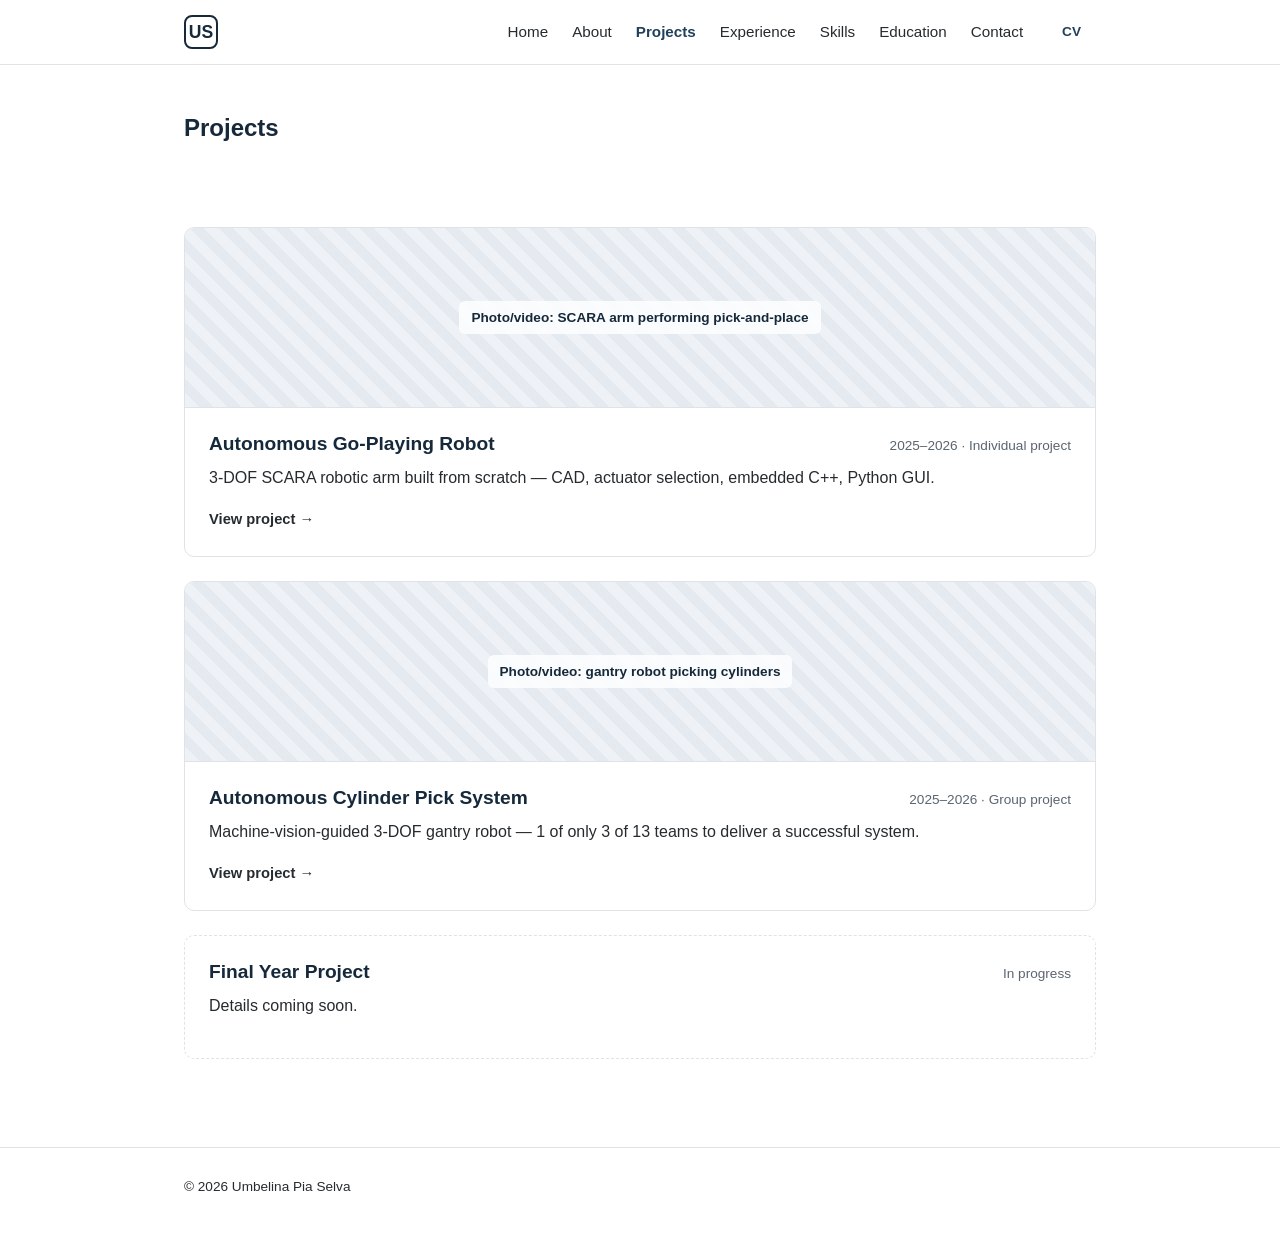
==== projects/index.html @ 93e80634 "Restructure into multi-page site; rewrite About Me from aspirations" ====
<!DOCTYPE html>
<html lang="en">
<head>
<meta charset="UTF-8">
<meta name="viewport" content="width=device-width, initial-scale=1.0">
<title>Projects — Umbelina Selva</title>
<meta name="description" content="Robotics projects by Umbelina Selva, including a SCARA arm and a machine-vision pick-and-place system.">
<link rel="icon" href="data:image/svg+xml,%3Csvg xmlns='http://www.w3.org/2000/svg' viewBox='0 0 64 64'%3E%3Crect width='64' height='64' rx='12' fill='%2322405C'/%3E%3Ctext x='32' y='42' font-family='Arial,Helvetica,sans-serif' font-size='28' font-weight='700' fill='white' text-anchor='middle'%3EUS%3C/text%3E%3C/svg%3E">
<link rel="stylesheet" href="../css/styles.css">
</head>
<body>

<a class="skip-link" href="#main">Skip to content</a>

<header class="site-header">
  <div class="container header-inner">
    <a class="logo" href="../index.html">US</a>
    <nav class="site-nav" id="site-nav">
      <a href="../index.html">Home</a>
      <a href="../about.html">About</a>
      <a href="index.html" aria-current="page">Projects</a>
      <a href="../experience.html">Experience</a>
      <a href="../skills.html">Skills</a>
      <a href="../education.html">Education</a>
      <a href="../contact.html">Contact</a>
      <a href="../assets/cv/Umbelina_Selva_CV.pdf" class="btn btn-small" target="_blank" rel="noopener">CV</a>
    </nav>
    <button class="nav-toggle" id="nav-toggle" aria-label="Toggle menu" aria-expanded="false" aria-controls="site-nav">
      <span></span><span></span><span></span>
    </button>
  </div>
</header>

<main id="main">

  <section class="page-hero">
    <div class="container">
      <h1>Projects</h1>
    </div>
  </section>

  <section class="section">
    <div class="container">

      <a class="card project-card" href="scara-arm.html" style="display:block; color:inherit;">
        <div class="media-placeholder" aria-hidden="true">
          <span>Photo/video: SCARA arm performing pick-and-place</span>
        </div>
        <div class="card-body">
          <div class="card-heading">
            <h3>Autonomous Go-Playing Robot</h3>
            <span class="meta">2025&ndash;2026 &middot; Individual project</span>
          </div>
          <p>3-DOF SCARA robotic arm built from scratch &mdash; CAD, actuator selection, embedded C++, Python GUI.</p>
          <span class="card-link">View project &rarr;</span>
        </div>
      </a>

      <a class="card project-card" href="cylinder-pick-system.html" style="display:block; color:inherit;">
        <div class="media-placeholder" aria-hidden="true">
          <span>Photo/video: gantry robot picking cylinders</span>
        </div>
        <div class="card-body">
          <div class="card-heading">
            <h3>Autonomous Cylinder Pick System</h3>
            <span class="meta">2025&ndash;2026 &middot; Group project</span>
          </div>
          <p>Machine-vision-guided 3-DOF gantry robot &mdash; 1 of only 3 of 13 teams to deliver a successful system.</p>
          <span class="card-link">View project &rarr;</span>
        </div>
      </a>

      <article class="card project-card project-card-upcoming">
        <div class="card-body">
          <div class="card-heading">
            <h3>Final Year Project</h3>
            <span class="meta">In progress</span>
          </div>
          <p>Details coming soon.</p>
        </div>
      </article>

    </div>
  </section>

</main>

<footer class="site-footer">
  <div class="container">
    <p>&copy; <span id="year"></span> Umbelina Pia Selva</p>
  </div>
</footer>

<script src="../js/main.js"></script>
</body>
</html>
---- css/styles.css ----
/* ==========================================================
   Tokens
   ========================================================== */
:root {
  --navy: #22405c;
  --navy-dark: #16293b;
  --navy-tint: #eef2f6;
  --text: #262b30;
  --muted: #5b6570;
  --border: #dfe3e7;
  --bg: #ffffff;
  --bg-alt: #f6f8fa;
  --radius: 10px;
  --max-width: 960px;
  --font: -apple-system, BlinkMacSystemFont, "Segoe UI", Roboto, Helvetica, Arial, sans-serif;
}

* { box-sizing: border-box; }

html { scroll-behavior: smooth; }

body {
  margin: 0;
  font-family: var(--font);
  color: var(--text);
  background: var(--bg);
  line-height: 1.6;
  -webkit-font-smoothing: antialiased;
}

h1, h2, h3 { line-height: 1.25; margin: 0 0 0.5em; color: var(--navy-dark); }

p { margin: 0 0 1em; color: var(--text); }

a { color: var(--navy); text-decoration: none; }
a:hover { text-decoration: underline; }

.container {
  max-width: var(--max-width);
  margin: 0 auto;
  padding: 0 24px;
}

.skip-link {
  position: absolute;
  left: -999px;
  top: 0;
  background: var(--navy);
  color: #fff;
  padding: 10px 16px;
  z-index: 100;
}
.skip-link:focus { left: 16px; top: 16px; }

/* ==========================================================
   Header / nav
   ========================================================== */
.site-header {
  position: sticky;
  top: 0;
  z-index: 50;
  background: rgba(255, 255, 255, 0.92);
  backdrop-filter: saturate(180%) blur(8px);
  border-bottom: 1px solid var(--border);
}

.header-inner {
  display: flex;
  align-items: center;
  justify-content: space-between;
  height: 64px;
}

.logo {
  font-weight: 700;
  font-size: 1.1rem;
  color: var(--navy-dark);
  border: 2px solid var(--navy-dark);
  border-radius: 8px;
  width: 34px;
  height: 34px;
  display: inline-flex;
  align-items: center;
  justify-content: center;
}
.logo:hover { text-decoration: none; background: var(--navy-tint); }

.site-nav {
  display: flex;
  align-items: center;
  gap: 24px;
}

.site-nav a:not(.btn) {
  color: var(--text);
  font-size: 0.95rem;
}
.site-nav a:not(.btn):hover { color: var(--navy); }

.nav-toggle {
  display: none;
  flex-direction: column;
  justify-content: center;
  gap: 5px;
  background: none;
  border: none;
  cursor: pointer;
  padding: 8px;
}
.nav-toggle span {
  width: 22px;
  height: 2px;
  background: var(--navy-dark);
  display: block;
}

/* ==========================================================
   Buttons
   ========================================================== */
.btn {
  display: inline-block;
  padding: 10px 18px;
  border-radius: 999px;
  font-size: 0.92rem;
  font-weight: 600;
  border: 1.5px solid transparent;
}
.btn:hover { text-decoration: none; }

.btn-primary {
  background: var(--navy);
  color: #fff;
}
.btn-primary:hover { background: var(--navy-dark); }

.btn-secondary {
  background: transparent;
  color: var(--navy-dark);
  border-color: var(--border);
}
.btn-secondary:hover { border-color: var(--navy); color: var(--navy); }

.btn-small {
  padding: 6px 14px;
  font-size: 0.85rem;
}

/* ==========================================================
   Hero
   ========================================================== */
.hero {
  padding: 96px 0 64px;
  background: linear-gradient(180deg, var(--navy-tint) 0%, #ffffff 100%);
}

.eyebrow {
  text-transform: uppercase;
  letter-spacing: 0.12em;
  font-size: 0.78rem;
  font-weight: 700;
  color: var(--navy);
  margin-bottom: 12px;
}

.hero h1 {
  font-size: clamp(2rem, 5vw, 2.75rem);
  margin-bottom: 0.3em;
}

.hero-title {
  color: var(--muted);
  font-size: 1.05rem;
  margin-bottom: 1.2em;
}

.hero-summary {
  max-width: 640px;
  font-size: 1.05rem;
  color: var(--text);
}

.hero-links {
  display: flex;
  flex-wrap: wrap;
  gap: 12px;
  margin-top: 1.5em;
}

/* ==========================================================
   Sections
   ========================================================== */
.section {
  padding: 64px 0;
}

.section-alt {
  background: var(--bg-alt);
}

.section-title {
  font-size: 1.6rem;
  margin-bottom: 0.9em;
  position: relative;
  padding-bottom: 12px;
}
.section-title::after {
  content: "";
  position: absolute;
  left: 0;
  bottom: 0;
  width: 48px;
  height: 3px;
  background: var(--navy);
  border-radius: 2px;
}

.draft-tag {
  display: inline-block;
  font-size: 0.75rem;
  font-weight: 700;
  letter-spacing: 0.04em;
  text-transform: uppercase;
  color: #8a5a00;
  background: #fff3cd;
  border: 1px solid #ffe08a;
  border-radius: 6px;
  padding: 3px 10px;
  margin-bottom: 14px;
}

.prose {
  max-width: 720px;
  font-size: 1.05rem;
}

.aspiration-list {
  list-style: none;
  margin: 20px 0 0;
  padding: 0;
  display: flex;
  flex-wrap: wrap;
  gap: 10px;
}
.aspiration-list li {
  background: var(--navy-tint);
  color: var(--navy-dark);
  font-weight: 600;
  font-size: 0.92rem;
  padding: 8px 14px;
  border-radius: 999px;
}

/* ==========================================================
   Nav "current page" state
   ========================================================== */
.site-nav a[aria-current="page"] {
  color: var(--navy);
  font-weight: 700;
}

/* ==========================================================
   Home page quicklink cards
   ========================================================== */
.nav-cards-grid {
  display: grid;
  grid-template-columns: repeat(auto-fit, minmax(220px, 1fr));
  gap: 20px;
  margin-top: 8px;
}
.nav-card {
  display: block;
  border: 1px solid var(--border);
  border-radius: var(--radius);
  padding: 22px;
  background: #fff;
  transition: border-color 0.15s, transform 0.15s;
}
.nav-card:hover {
  border-color: var(--navy);
  text-decoration: none;
  transform: translateY(-2px);
}
.nav-card h3 {
  margin: 0 0 6px;
  font-size: 1.05rem;
}
.nav-card p {
  margin: 0;
  color: var(--muted);
  font-size: 0.9rem;
}

/* ==========================================================
   Project detail pages
   ========================================================== */
.page-hero {
  padding: 48px 0 8px;
}
.back-link {
  display: inline-block;
  margin-bottom: 20px;
  font-weight: 600;
  font-size: 0.9rem;
}
.detail-section {
  margin-bottom: 40px;
}
.detail-section h2 {
  font-size: 1.25rem;
  margin-bottom: 0.6em;
}
.detail-section:first-of-type {
  margin-top: 0;
}

/* ==========================================================
   Cards / entries
   ========================================================== */
.card {
  background: #fff;
  border: 1px solid var(--border);
  border-radius: var(--radius);
  overflow: hidden;
  margin-bottom: 24px;
}

a.project-card:hover {
  text-decoration: none;
  border-color: var(--navy);
}
a.project-card:hover .card-link {
  text-decoration: underline;
}

.project-card-upcoming {
  border-style: dashed;
  background: transparent;
}
.project-card-upcoming .card-body { padding: 24px; }

.media-placeholder {
  background: repeating-linear-gradient(
    45deg, var(--navy-tint), var(--navy-tint) 10px, #e4eaf0 10px, #e4eaf0 20px
  );
  border-bottom: 1px solid var(--border);
  min-height: 180px;
  display: flex;
  align-items: center;
  justify-content: center;
  text-align: center;
  padding: 16px;
}
.media-placeholder span {
  font-size: 0.85rem;
  font-weight: 600;
  color: var(--navy-dark);
  background: rgba(255, 255, 255, 0.8);
  padding: 6px 12px;
  border-radius: 6px;
}

.card-body { padding: 24px; }

.card-heading {
  display: flex;
  flex-wrap: wrap;
  align-items: baseline;
  justify-content: space-between;
  gap: 4px 16px;
  margin-bottom: 8px;
}
.card-heading h3 { margin: 0; font-size: 1.2rem; }

.meta {
  color: var(--muted);
  font-size: 0.85rem;
  white-space: nowrap;
}

.card-link {
  font-weight: 600;
  font-size: 0.92rem;
}

.entry { margin-bottom: 32px; }
.entry-heading {
  display: flex;
  flex-wrap: wrap;
  justify-content: space-between;
  align-items: baseline;
  gap: 4px 16px;
  margin-bottom: 10px;
}
.entry-heading h3 { margin: 0; font-size: 1.15rem; }
.entry-org { color: var(--navy); margin: 2px 0 0; font-size: 0.95rem; }

.bullet-list {
  margin: 0;
  padding-left: 1.2em;
  color: var(--text);
}
.bullet-list li { margin-bottom: 0.5em; }

/* ==========================================================
   Tags
   ========================================================== */
.tags {
  display: flex;
  flex-wrap: wrap;
  gap: 8px;
  margin: 10px 0;
}
.tag {
  background: var(--navy-tint);
  color: var(--navy-dark);
  font-size: 0.82rem;
  font-weight: 600;
  padding: 5px 12px;
  border-radius: 999px;
}

/* ==========================================================
   Skills grid
   ========================================================== */
.skills-grid {
  display: grid;
  grid-template-columns: repeat(auto-fit, minmax(220px, 1fr));
  gap: 28px;
}
.skill-group h3 {
  font-size: 1rem;
  margin-bottom: 10px;
}

/* ==========================================================
   Footer
   ========================================================== */
.site-footer {
  border-top: 1px solid var(--border);
  padding: 28px 0;
  color: var(--muted);
  font-size: 0.85rem;
}

/* ==========================================================
   Responsive
   ========================================================== */
@media (max-width: 720px) {
  .nav-toggle { display: flex; }

  .site-nav {
    position: absolute;
    top: 64px;
    left: 0;
    right: 0;
    background: #fff;
    border-bottom: 1px solid var(--border);
    flex-direction: column;
    align-items: flex-start;
    gap: 0;
    padding: 8px 24px 16px;
    display: none;
  }
  .site-nav.open { display: flex; }
  .site-nav a:not(.btn) { padding: 10px 0; width: 100%; }
  .site-nav .btn { margin-top: 10px; }

  .hero { padding: 64px 0 48px; }
  .section { padding: 48px 0; }
}
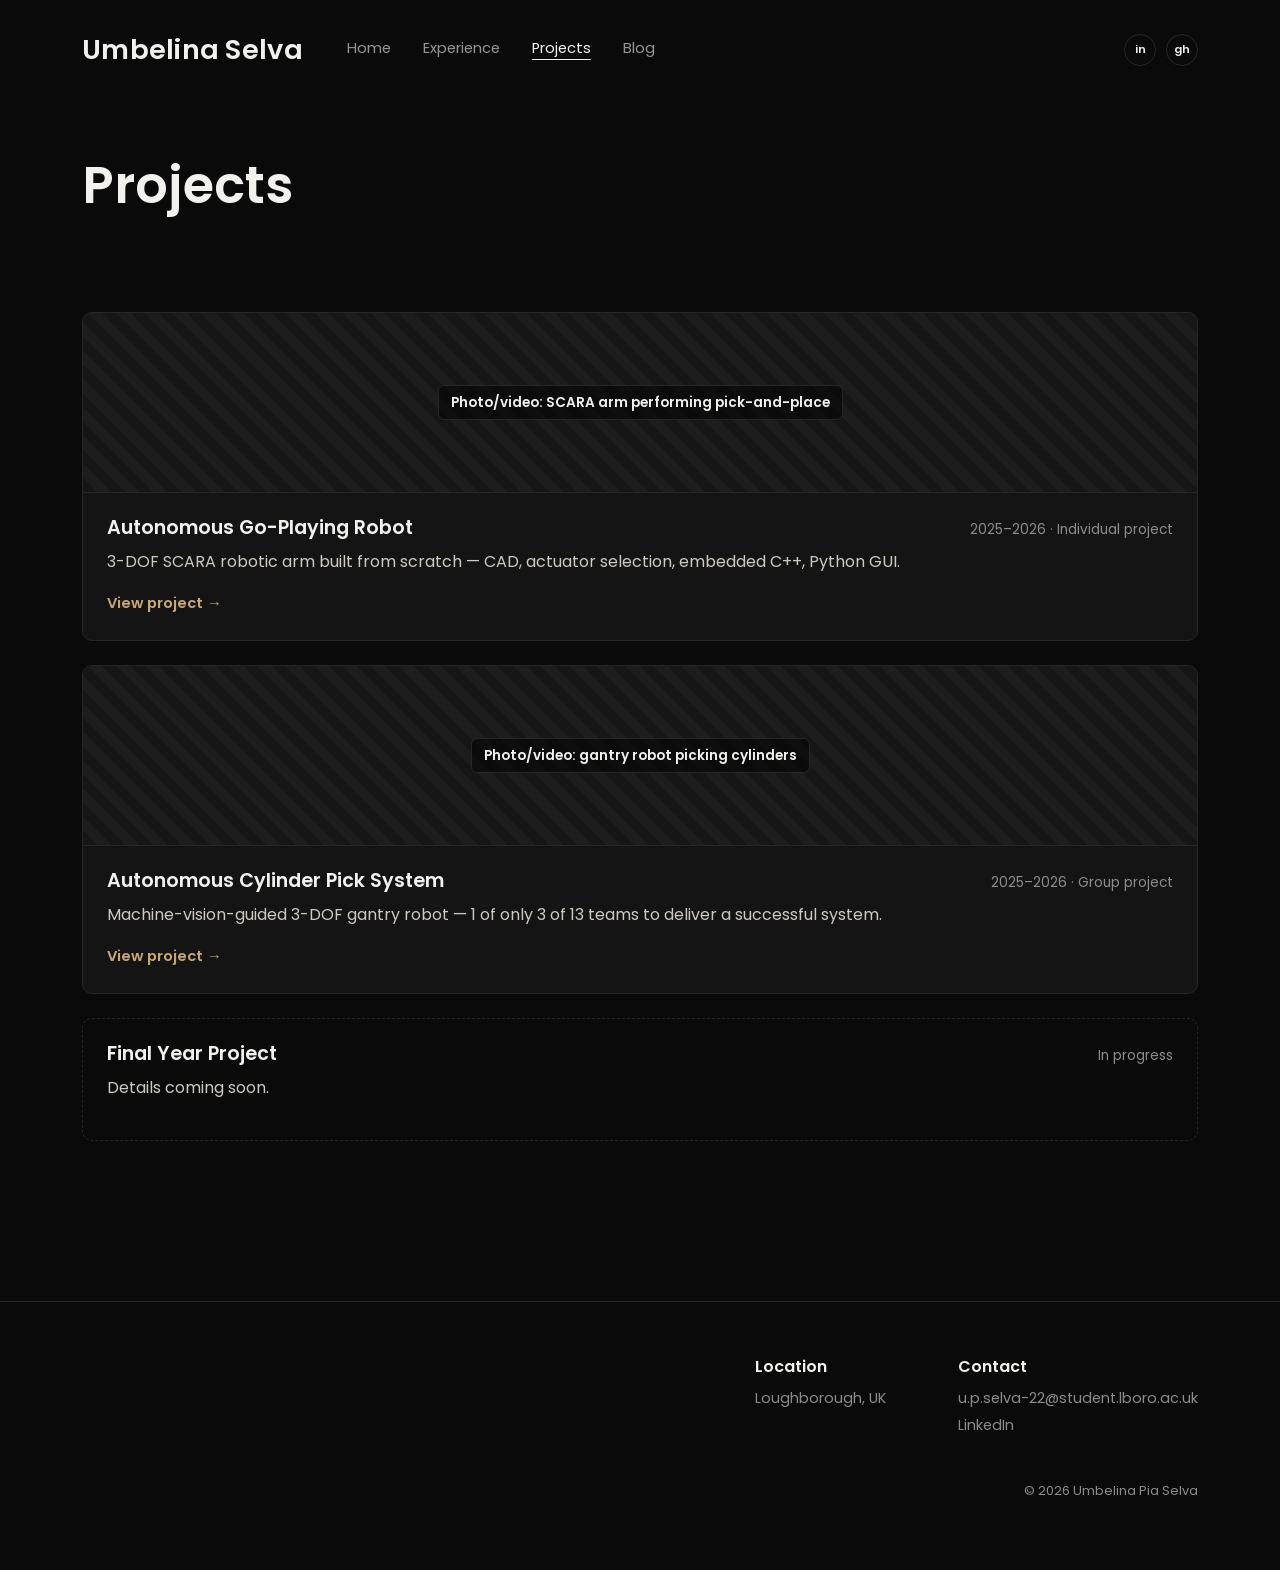
==== commit 1ee2b6d1: "Refine home layout: bigger name, lighter/shifted heading, wider text, single stretched Resume button" ====
--- a/projects/index.html
+++ b/projects/index.html
@@ -5,7 +5,10 @@
 <meta name="viewport" content="width=device-width, initial-scale=1.0">
 <title>Projects — Umbelina Selva</title>
 <meta name="description" content="Robotics projects by Umbelina Selva, including a SCARA arm and a machine-vision pick-and-place system.">
-<link rel="icon" href="data:image/svg+xml,%3Csvg xmlns='http://www.w3.org/2000/svg' viewBox='0 0 64 64'%3E%3Crect width='64' height='64' rx='12' fill='%2322405C'/%3E%3Ctext x='32' y='42' font-family='Arial,Helvetica,sans-serif' font-size='28' font-weight='700' fill='white' text-anchor='middle'%3EUS%3C/text%3E%3C/svg%3E">
+<link rel="icon" href="data:image/svg+xml,%3Csvg xmlns='http://www.w3.org/2000/svg' viewBox='0 0 64 64'%3E%3Crect width='64' height='64' rx='12' fill='%23c9a876'/%3E%3Ctext x='32' y='42' font-family='Arial,Helvetica,sans-serif' font-size='28' font-weight='700' fill='%230a0a0a' text-anchor='middle'%3EUS%3C/text%3E%3C/svg%3E">
+<link rel="preconnect" href="https://fonts.googleapis.com">
+<link rel="preconnect" href="https://fonts.gstatic.com" crossorigin>
+<link href="https://fonts.googleapis.com/css2?family=Poppins:wght@300;400;500;600;700&display=swap" rel="stylesheet">
 <link rel="stylesheet" href="../css/styles.css">
 </head>
 <body>
@@ -14,17 +17,19 @@
 
 <header class="site-header">
   <div class="container header-inner">
-    <a class="logo" href="../index.html">US</a>
-    <nav class="site-nav" id="site-nav">
-      <a href="../index.html">Home</a>
-      <a href="../about.html">About</a>
-      <a href="index.html" aria-current="page">Projects</a>
-      <a href="../experience.html">Experience</a>
-      <a href="../skills.html">Skills</a>
-      <a href="../education.html">Education</a>
-      <a href="../contact.html">Contact</a>
-      <a href="../assets/cv/Umbelina_Selva_CV.pdf" class="btn btn-small" target="_blank" rel="noopener">CV</a>
-    </nav>
+    <div class="nav-left">
+      <a class="logo" href="../index.html">Umbelina Selva</a>
+      <nav class="site-nav" id="site-nav">
+        <a href="../index.html">Home</a>
+        <a href="../experience.html">Experience</a>
+        <a href="index.html" aria-current="page">Projects</a>
+        <a href="../blog.html">Blog</a>
+      </nav>
+    </div>
+    <div class="social-icons">
+      <a class="social-icon" href="https://www.linkedin.com/in/umbelina-selva-4996ab295" target="_blank" rel="noopener" aria-label="LinkedIn">in</a>
+      <a class="social-icon" href="https://github.com/umbelinapia" target="_blank" rel="noopener" aria-label="GitHub">gh</a>
+    </div>
     <button class="nav-toggle" id="nav-toggle" aria-label="Toggle menu" aria-expanded="false" aria-controls="site-nav">
       <span></span><span></span><span></span>
     </button>
@@ -87,7 +92,18 @@
 
 <footer class="site-footer">
   <div class="container">
-    <p>&copy; <span id="year"></span> Umbelina Pia Selva</p>
+    <div class="footer-grid">
+      <div class="footer-col">
+        <h3>Location</h3>
+        <p>Loughborough, UK</p>
+      </div>
+      <div class="footer-col">
+        <h3>Contact</h3>
+        <p><a href="mailto:u.p.selva-22@student.lboro.ac.uk">u.p.selva-22@student.lboro.ac.uk</a></p>
+        <p><a href="https://www.linkedin.com/in/umbelina-selva-4996ab295" target="_blank" rel="noopener">LinkedIn</a></p>
+      </div>
+    </div>
+    <p class="footer-bottom">&copy; <span id="year"></span> Umbelina Pia Selva</p>
   </div>
 </footer>
 
--- a/css/styles.css
+++ b/css/styles.css
@@ -1,52 +1,67 @@
 /* ==========================================================
-   Tokens
+   Tokens — dark, minimal, warm-accent theme
+   (modeled on reference: portfolio format.png)
    ========================================================== */
 :root {
-  --navy: #22405c;
-  --navy-dark: #16293b;
-  --navy-tint: #eef2f6;
-  --text: #262b30;
-  --muted: #5b6570;
-  --border: #dfe3e7;
-  --bg: #ffffff;
-  --bg-alt: #f6f8fa;
+  --bg: #0a0a0a;
+  --bg-elevated: #141414;
+  --heading: #f2f1ee;
+  --body-text: #cfcac0;
+  --accent: #c9a876;
+  --accent-soft: rgba(201, 168, 118, 0.12);
+  --muted: #8c8c8c;
+  --border: #272727;
+  --pill-bg: #e9e7e2;
+  --pill-text: #141414;
   --radius: 10px;
-  --max-width: 960px;
-  --font: -apple-system, BlinkMacSystemFont, "Segoe UI", Roboto, Helvetica, Arial, sans-serif;
+  --max-width: 1180px;
+  --font: 'Poppins', -apple-system, BlinkMacSystemFont, "Segoe UI", sans-serif;
 }
 
 * { box-sizing: border-box; }
 
 html { scroll-behavior: smooth; }
+
+html, body { height: 100%; }
 
 body {
   margin: 0;
   font-family: var(--font);
-  color: var(--text);
+  color: var(--body-text);
   background: var(--bg);
   line-height: 1.6;
   -webkit-font-smoothing: antialiased;
 }
 
-h1, h2, h3 { line-height: 1.25; margin: 0 0 0.5em; color: var(--navy-dark); }
-
-p { margin: 0 0 1em; color: var(--text); }
-
-a { color: var(--navy); text-decoration: none; }
+/* Home page only: fit hero + footer in the viewport, no scroll needed */
+body.home-page {
+  display: flex;
+  flex-direction: column;
+  min-height: 100vh;
+}
+body.home-page .site-header { flex: 0 0 auto; }
+body.home-page main { flex: 1 1 auto; display: flex; min-height: 0; }
+body.home-page .site-footer { flex: 0 0 auto; margin-top: 0; padding: 20px 0 28px; }
+
+h1, h2, h3 { line-height: 1.15; margin: 0 0 0.5em; color: var(--heading); font-weight: 600; }
+
+p { margin: 0 0 1em; }
+
+a { color: var(--heading); text-decoration: none; }
 a:hover { text-decoration: underline; }
 
 .container {
   max-width: var(--max-width);
   margin: 0 auto;
-  padding: 0 24px;
+  padding: 0 32px;
 }
 
 .skip-link {
   position: absolute;
   left: -999px;
   top: 0;
-  background: var(--navy);
-  color: #fff;
+  background: var(--accent);
+  color: #141414;
   padding: 10px 16px;
   z-index: 100;
 }
@@ -56,46 +71,66 @@
    Header / nav
    ========================================================== */
 .site-header {
-  position: sticky;
-  top: 0;
-  z-index: 50;
-  background: rgba(255, 255, 255, 0.92);
-  backdrop-filter: saturate(180%) blur(8px);
-  border-bottom: 1px solid var(--border);
+  padding: 28px 0;
 }
 
 .header-inner {
   display: flex;
   align-items: center;
   justify-content: space-between;
-  height: 64px;
+}
+
+.nav-left {
+  display: flex;
+  align-items: center;
+  gap: 44px;
 }
 
 .logo {
-  font-weight: 700;
-  font-size: 1.1rem;
-  color: var(--navy-dark);
-  border: 2px solid var(--navy-dark);
-  border-radius: 8px;
-  width: 34px;
-  height: 34px;
+  font-weight: 600;
+  font-size: 1.7rem;
+  color: var(--heading);
+  letter-spacing: 0.01em;
+}
+.logo:hover { text-decoration: none; opacity: 0.85; }
+
+.site-nav {
+  display: flex;
+  align-items: center;
+  gap: 32px;
+}
+
+.site-nav a:not(.btn) {
+  color: rgba(242, 241, 238, 0.6);
+  font-size: 0.92rem;
+  font-weight: 400;
+  padding-bottom: 2px;
+}
+.site-nav a:not(.btn):hover { color: var(--heading); text-decoration: none; }
+.site-nav a[aria-current="page"] {
+  color: var(--heading);
+  text-decoration: underline;
+  text-underline-offset: 6px;
+}
+
+.social-icons {
+  display: flex;
+  gap: 10px;
+}
+.social-icon {
+  width: 32px;
+  height: 32px;
+  border: 1px solid var(--border);
+  border-radius: 999px;
   display: inline-flex;
   align-items: center;
   justify-content: center;
-}
-.logo:hover { text-decoration: none; background: var(--navy-tint); }
-
-.site-nav {
-  display: flex;
-  align-items: center;
-  gap: 24px;
-}
-
-.site-nav a:not(.btn) {
-  color: var(--text);
-  font-size: 0.95rem;
-}
-.site-nav a:not(.btn):hover { color: var(--navy); }
+  font-size: 0.7rem;
+  font-weight: 600;
+  color: var(--heading);
+  text-transform: lowercase;
+}
+.social-icon:hover { border-color: var(--accent); text-decoration: none; color: var(--accent); }
 
 .nav-toggle {
   display: none;
@@ -110,7 +145,7 @@
 .nav-toggle span {
   width: 22px;
   height: 2px;
-  background: var(--navy-dark);
+  background: var(--heading);
   display: block;
 }
 
@@ -119,87 +154,104 @@
    ========================================================== */
 .btn {
   display: inline-block;
-  padding: 10px 18px;
-  border-radius: 999px;
-  font-size: 0.92rem;
+  padding: 14px 28px;
+  border-radius: var(--radius);
+  font-size: 0.95rem;
   font-weight: 600;
   border: 1.5px solid transparent;
+  text-align: center;
 }
 .btn:hover { text-decoration: none; }
 
 .btn-primary {
-  background: var(--navy);
-  color: #fff;
-}
-.btn-primary:hover { background: var(--navy-dark); }
+  background: var(--pill-bg);
+  color: var(--pill-text);
+}
+.btn-primary:hover { background: #fff; }
 
 .btn-secondary {
   background: transparent;
-  color: var(--navy-dark);
+  color: var(--heading);
   border-color: var(--border);
 }
-.btn-secondary:hover { border-color: var(--navy); color: var(--navy); }
+.btn-secondary:hover { border-color: var(--accent); color: var(--accent); }
 
 .btn-small {
-  padding: 6px 14px;
+  padding: 8px 18px;
   font-size: 0.85rem;
 }
 
-/* ==========================================================
-   Hero
+.btn-stack {
+  display: flex;
+  flex-direction: column;
+  gap: 12px;
+  width: fit-content;
+}
+
+/* ==========================================================
+   Hero (Home)
    ========================================================== */
 .hero {
-  padding: 96px 0 64px;
-  background: linear-gradient(180deg, var(--navy-tint) 0%, #ffffff 100%);
-}
-
-.eyebrow {
-  text-transform: uppercase;
-  letter-spacing: 0.12em;
-  font-size: 0.78rem;
-  font-weight: 700;
-  color: var(--navy);
-  margin-bottom: 12px;
-}
-
-.hero h1 {
-  font-size: clamp(2rem, 5vw, 2.75rem);
-  margin-bottom: 0.3em;
-}
-
-.hero-title {
-  color: var(--muted);
-  font-size: 1.05rem;
-  margin-bottom: 1.2em;
+  flex: 1 1 auto;
+  display: flex;
+  align-items: center;
+  padding: 24px 0;
+}
+
+.hero-grid {
+  display: grid;
+  grid-template-columns: 0.9fr 1.1fr;
+  gap: 40px;
+  align-items: start;
+  width: 100%;
+}
+
+.hero-heading {
+  font-size: clamp(2.4rem, 5.5vw, 4.2rem);
+  font-weight: 400;
+  align-self: center;
+  margin: 0 0 0 -6px;
+}
+
+.hero-content {
+  padding-top: 8px;
 }
 
 .hero-summary {
+  color: var(--accent);
+  font-size: 1rem;
   max-width: 640px;
-  font-size: 1.05rem;
-  color: var(--text);
-}
-
-.hero-links {
-  display: flex;
-  flex-wrap: wrap;
-  gap: 12px;
-  margin-top: 1.5em;
+  line-height: 1.7;
+}
+
+.hero-content .btn-stack {
+  margin-top: 32px;
+}
+
+.hero-content .btn-stack .btn {
+  min-width: 300px;
+}
+
+/* ==========================================================
+   Page hero (non-home pages)
+   ========================================================== */
+.page-hero {
+  padding: 56px 0 16px;
+}
+.page-hero h1 {
+  font-size: clamp(2.2rem, 5vw, 3.2rem);
 }
 
 /* ==========================================================
    Sections
    ========================================================== */
 .section {
-  padding: 64px 0;
-}
-
-.section-alt {
-  background: var(--bg-alt);
+  padding: 56px 0;
 }
 
 .section-title {
-  font-size: 1.6rem;
-  margin-bottom: 0.9em;
+  font-size: 1.5rem;
+  margin-bottom: 1em;
   position: relative;
   padding-bottom: 12px;
 }
@@ -208,116 +260,23 @@
   position: absolute;
   left: 0;
   bottom: 0;
-  width: 48px;
-  height: 3px;
-  background: var(--navy);
+  width: 44px;
+  height: 2px;
+  background: var(--accent);
   border-radius: 2px;
 }
 
-.draft-tag {
-  display: inline-block;
-  font-size: 0.75rem;
-  font-weight: 700;
-  letter-spacing: 0.04em;
-  text-transform: uppercase;
-  color: #8a5a00;
-  background: #fff3cd;
-  border: 1px solid #ffe08a;
-  border-radius: 6px;
-  padding: 3px 10px;
-  margin-bottom: 14px;
-}
-
 .prose {
-  max-width: 720px;
-  font-size: 1.05rem;
-}
-
-.aspiration-list {
-  list-style: none;
-  margin: 20px 0 0;
-  padding: 0;
-  display: flex;
-  flex-wrap: wrap;
-  gap: 10px;
-}
-.aspiration-list li {
-  background: var(--navy-tint);
-  color: var(--navy-dark);
-  font-weight: 600;
-  font-size: 0.92rem;
-  padding: 8px 14px;
-  border-radius: 999px;
-}
-
-/* ==========================================================
-   Nav "current page" state
-   ========================================================== */
-.site-nav a[aria-current="page"] {
-  color: var(--navy);
-  font-weight: 700;
-}
-
-/* ==========================================================
-   Home page quicklink cards
-   ========================================================== */
-.nav-cards-grid {
-  display: grid;
-  grid-template-columns: repeat(auto-fit, minmax(220px, 1fr));
-  gap: 20px;
-  margin-top: 8px;
-}
-.nav-card {
-  display: block;
-  border: 1px solid var(--border);
-  border-radius: var(--radius);
-  padding: 22px;
-  background: #fff;
-  transition: border-color 0.15s, transform 0.15s;
-}
-.nav-card:hover {
-  border-color: var(--navy);
-  text-decoration: none;
-  transform: translateY(-2px);
-}
-.nav-card h3 {
-  margin: 0 0 6px;
-  font-size: 1.05rem;
-}
-.nav-card p {
-  margin: 0;
-  color: var(--muted);
-  font-size: 0.9rem;
-}
-
-/* ==========================================================
-   Project detail pages
-   ========================================================== */
-.page-hero {
-  padding: 48px 0 8px;
-}
-.back-link {
-  display: inline-block;
-  margin-bottom: 20px;
-  font-weight: 600;
-  font-size: 0.9rem;
-}
-.detail-section {
-  margin-bottom: 40px;
-}
-.detail-section h2 {
-  font-size: 1.25rem;
-  margin-bottom: 0.6em;
-}
-.detail-section:first-of-type {
-  margin-top: 0;
+  max-width: 680px;
+  font-size: 1.02rem;
+  color: var(--body-text);
 }
 
 /* ==========================================================
    Cards / entries
    ========================================================== */
 .card {
-  background: #fff;
+  background: var(--bg-elevated);
   border: 1px solid var(--border);
   border-radius: var(--radius);
   overflow: hidden;
@@ -326,7 +285,7 @@
 
 a.project-card:hover {
   text-decoration: none;
-  border-color: var(--navy);
+  border-color: var(--accent);
 }
 a.project-card:hover .card-link {
   text-decoration: underline;
@@ -340,7 +299,7 @@
 
 .media-placeholder {
   background: repeating-linear-gradient(
-    45deg, var(--navy-tint), var(--navy-tint) 10px, #e4eaf0 10px, #e4eaf0 20px
+    45deg, #161616, #161616 10px, #1d1d1d 10px, #1d1d1d 20px
   );
   border-bottom: 1px solid var(--border);
   min-height: 180px;
@@ -353,8 +312,9 @@
 .media-placeholder span {
   font-size: 0.85rem;
   font-weight: 600;
-  color: var(--navy-dark);
-  background: rgba(255, 255, 255, 0.8);
+  color: var(--heading);
+  background: rgba(0, 0, 0, 0.5);
+  border: 1px solid var(--border);
   padding: 6px 12px;
   border-radius: 6px;
 }
@@ -380,6 +340,7 @@
 .card-link {
   font-weight: 600;
   font-size: 0.92rem;
+  color: var(--accent);
 }
 
 .entry { margin-bottom: 32px; }
@@ -392,12 +353,12 @@
   margin-bottom: 10px;
 }
 .entry-heading h3 { margin: 0; font-size: 1.15rem; }
-.entry-org { color: var(--navy); margin: 2px 0 0; font-size: 0.95rem; }
+.entry-org { color: var(--accent); margin: 2px 0 0; font-size: 0.95rem; }
 
 .bullet-list {
   margin: 0;
   padding-left: 1.2em;
-  color: var(--text);
+  color: var(--body-text);
 }
 .bullet-list li { margin-bottom: 0.5em; }
 
@@ -411,12 +372,13 @@
   margin: 10px 0;
 }
 .tag {
-  background: var(--navy-tint);
-  color: var(--navy-dark);
+  background: var(--accent-soft);
+  color: var(--accent);
   font-size: 0.82rem;
   font-weight: 600;
   padding: 5px 12px;
   border-radius: 999px;
+  border: 1px solid rgba(201, 168, 118, 0.25);
 }
 
 /* ==========================================================
@@ -433,38 +395,90 @@
 }
 
 /* ==========================================================
+   Back link / detail sections
+   ========================================================== */
+.back-link {
+  display: inline-block;
+  margin-bottom: 20px;
+  font-weight: 600;
+  font-size: 0.9rem;
+  color: var(--accent);
+}
+.detail-section {
+  margin-bottom: 40px;
+}
+.detail-section h2 {
+  font-size: 1.25rem;
+  margin-bottom: 0.6em;
+}
+.detail-section:first-of-type {
+  margin-top: 0;
+}
+
+/* ==========================================================
    Footer
    ========================================================== */
 .site-footer {
   border-top: 1px solid var(--border);
-  padding: 28px 0;
+  margin-top: 80px;
+  padding: 56px 0;
+}
+.footer-grid {
+  display: flex;
+  justify-content: flex-end;
+  gap: 72px;
+  flex-wrap: wrap;
+}
+.footer-col h3 {
+  font-size: 1rem;
+  margin-bottom: 10px;
+}
+.footer-col p {
   color: var(--muted);
-  font-size: 0.85rem;
+  font-size: 0.9rem;
+  margin: 0 0 4px;
+}
+.footer-col a { color: var(--muted); }
+.footer-col a:hover { color: var(--accent); }
+.footer-bottom {
+  text-align: right;
+  margin-top: 40px;
+  color: var(--muted);
+  font-size: 0.8rem;
 }
 
 /* ==========================================================
    Responsive
    ========================================================== */
+@media (max-width: 900px) {
+  .hero-grid {
+    grid-template-columns: 1fr;
+  }
+  .hero { padding: 16px 0 40px; }
+  .footer-grid { justify-content: flex-start; gap: 40px; }
+  .footer-bottom { text-align: left; }
+}
+
 @media (max-width: 720px) {
   .nav-toggle { display: flex; }
 
   .site-nav {
     position: absolute;
-    top: 64px;
+    top: 76px;
     left: 0;
     right: 0;
-    background: #fff;
+    background: var(--bg);
     border-bottom: 1px solid var(--border);
     flex-direction: column;
     align-items: flex-start;
     gap: 0;
-    padding: 8px 24px 16px;
+    padding: 8px 32px 16px;
     display: none;
+    z-index: 40;
   }
   .site-nav.open { display: flex; }
   .site-nav a:not(.btn) { padding: 10px 0; width: 100%; }
   .site-nav .btn { margin-top: 10px; }
 
-  .hero { padding: 64px 0 48px; }
-  .section { padding: 48px 0; }
-}
+  .section { padding: 40px 0; }
+}
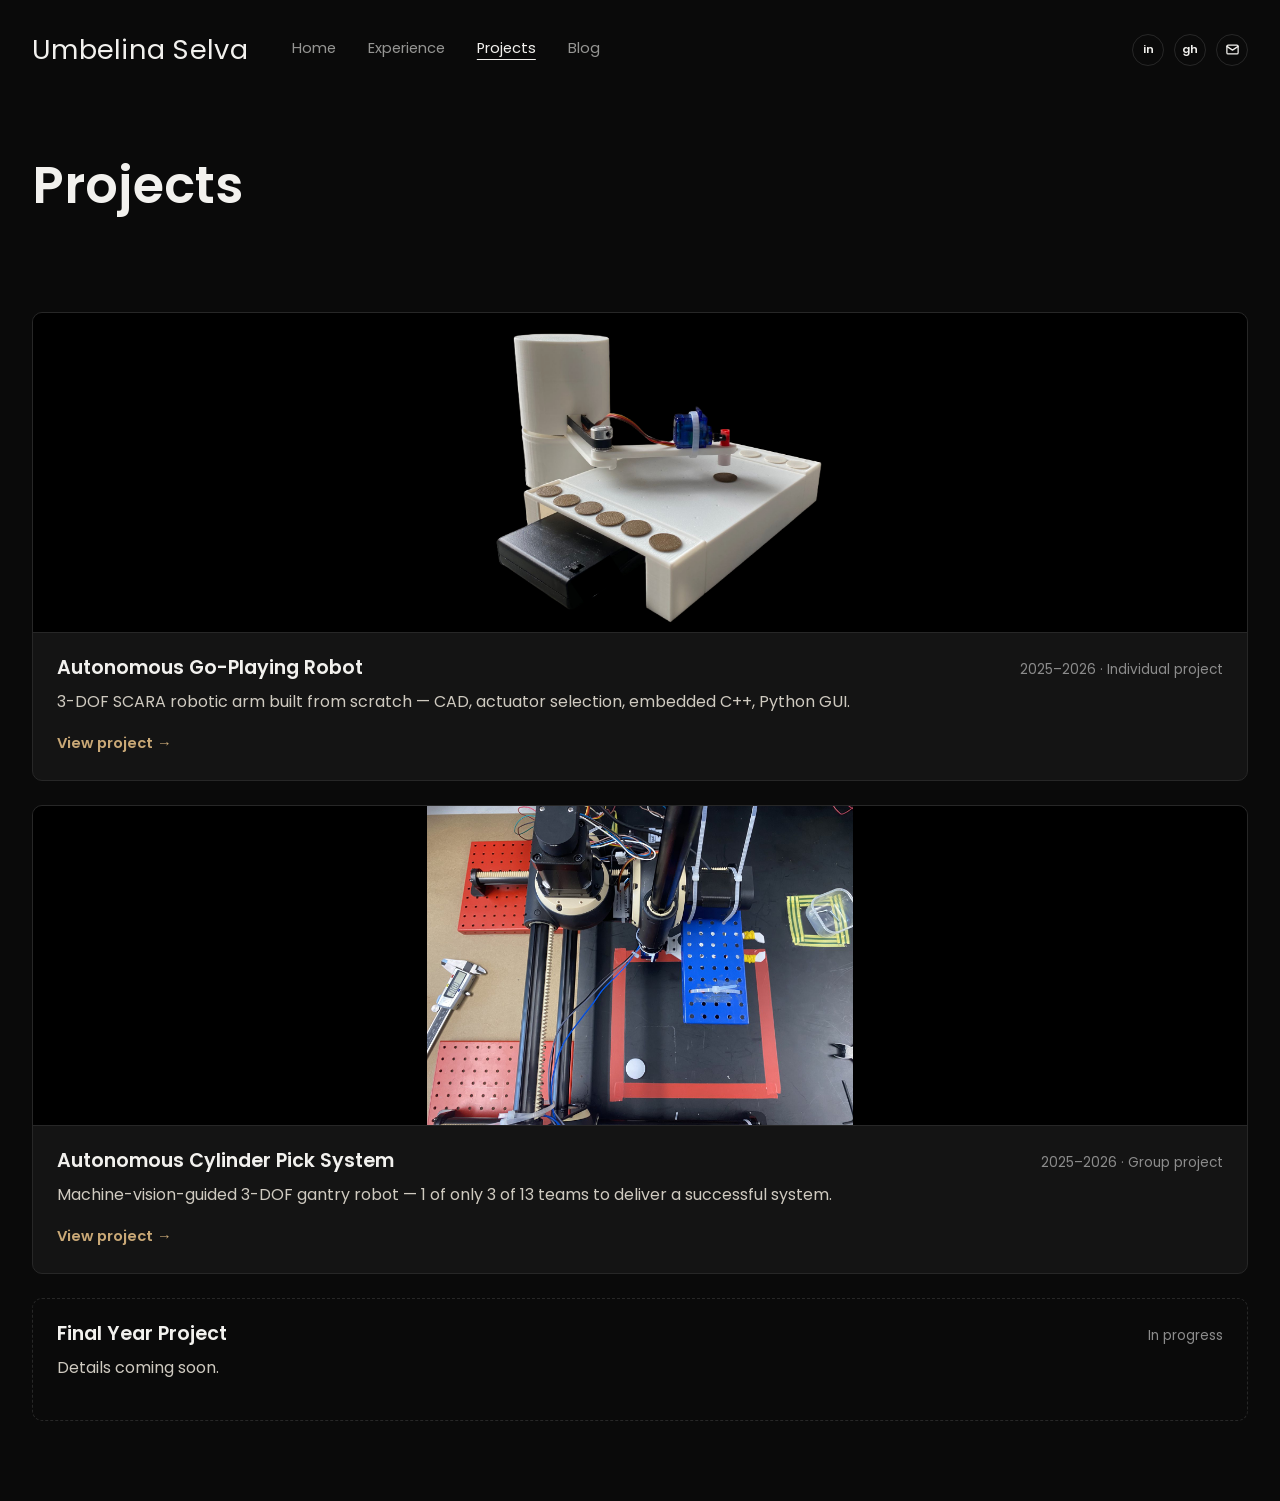
==== commit 9875fb13: "Update portfolio: project images, report/poster links, home page sections - Add project images, gall" ====
--- a/projects/index.html
+++ b/projects/index.html
@@ -29,6 +29,7 @@
     <div class="social-icons">
       <a class="social-icon" href="https://www.linkedin.com/in/umbelina-selva-4996ab295" target="_blank" rel="noopener" aria-label="LinkedIn">in</a>
       <a class="social-icon" href="https://github.com/umbelinapia" target="_blank" rel="noopener" aria-label="GitHub">gh</a>
+      <a class="social-icon" href="mailto:u.p.selva-22@student.lboro.ac.uk" aria-label="Email"><svg width="15" height="15" viewBox="0 0 24 24" fill="none" stroke="currentColor" stroke-width="2" stroke-linecap="round" stroke-linejoin="round" aria-hidden="true"><rect x="3" y="5" width="18" height="14" rx="2"/><path d="m3 7 9 6 9-6"/></svg></a>
     </div>
     <button class="nav-toggle" id="nav-toggle" aria-label="Toggle menu" aria-expanded="false" aria-controls="site-nav">
       <span></span><span></span><span></span>
@@ -48,8 +49,8 @@
     <div class="container">
 
       <a class="card project-card" href="scara-arm.html" style="display:block; color:inherit;">
-        <div class="media-placeholder" aria-hidden="true">
-          <span>Photo/video: SCARA arm performing pick-and-place</span>
+        <div class="card-media">
+          <img src="../assets/img/go-robot/robot_isometric_view.png" alt="3-DOF SCARA robotic arm above a white Go board with stones on either side" loading="lazy">
         </div>
         <div class="card-body">
           <div class="card-heading">
@@ -62,8 +63,8 @@
       </a>
 
       <a class="card project-card" href="cylinder-pick-system.html" style="display:block; color:inherit;">
-        <div class="media-placeholder" aria-hidden="true">
-          <span>Photo/video: gantry robot picking cylinders</span>
+        <div class="card-media">
+          <img src="../assets/img/cylinder-pick/build-07.jpg" alt="Top-down view of the 3-DOF gantry robot above the pick workspace marked with red tape" loading="lazy">
         </div>
         <div class="card-body">
           <div class="card-heading">
@@ -90,23 +91,6 @@
 
 </main>
 
-<footer class="site-footer">
-  <div class="container">
-    <div class="footer-grid">
-      <div class="footer-col">
-        <h3>Location</h3>
-        <p>Loughborough, UK</p>
-      </div>
-      <div class="footer-col">
-        <h3>Contact</h3>
-        <p><a href="mailto:u.p.selva-22@student.lboro.ac.uk">u.p.selva-22@student.lboro.ac.uk</a></p>
-        <p><a href="https://www.linkedin.com/in/umbelina-selva-4996ab295" target="_blank" rel="noopener">LinkedIn</a></p>
-      </div>
-    </div>
-    <p class="footer-bottom">&copy; <span id="year"></span> Umbelina Pia Selva</p>
-  </div>
-</footer>
-
 <script src="../js/main.js"></script>
 </body>
 </html>
--- a/css/styles.css
+++ b/css/styles.css
@@ -14,7 +14,7 @@
   --pill-bg: #e9e7e2;
   --pill-text: #141414;
   --radius: 10px;
-  --max-width: 1180px;
+  --max-width: 1600px;
   --font: 'Poppins', -apple-system, BlinkMacSystemFont, "Segoe UI", sans-serif;
 }
 
@@ -32,16 +32,6 @@
   line-height: 1.6;
   -webkit-font-smoothing: antialiased;
 }
-
-/* Home page only: fit hero + footer in the viewport, no scroll needed */
-body.home-page {
-  display: flex;
-  flex-direction: column;
-  min-height: 100vh;
-}
-body.home-page .site-header { flex: 0 0 auto; }
-body.home-page main { flex: 1 1 auto; display: flex; min-height: 0; }
-body.home-page .site-footer { flex: 0 0 auto; margin-top: 0; padding: 20px 0 28px; }
 
 h1, h2, h3 { line-height: 1.15; margin: 0 0 0.5em; color: var(--heading); font-weight: 600; }
 
@@ -87,7 +77,7 @@
 }
 
 .logo {
-  font-weight: 600;
+  font-weight: 400;
   font-size: 1.7rem;
   color: var(--heading);
   letter-spacing: 0.01em;
@@ -194,7 +184,7 @@
 .hero {
   flex: 1 1 auto;
   display: flex;
-  align-items: center;
+  align-items: flex-start;
   padding: 24px 0;
 }
 
@@ -209,7 +199,7 @@
 .hero-heading {
   font-size: clamp(2.4rem, 5.5vw, 4.2rem);
   font-weight: 400;
-  align-self: center;
+  align-self: start;
   margin: 0 0 0 -6px;
 }
 
@@ -222,14 +212,109 @@
   font-size: 1rem;
   max-width: 640px;
   line-height: 1.7;
-}
-
-.hero-content .btn-stack {
+  text-align: justify;
+  text-justify: inter-word;
+}
+
+.hero-left .btn-stack {
   margin-top: 32px;
 }
 
-.hero-content .btn-stack .btn {
+.hero-left .btn-stack .btn {
   min-width: 300px;
+}
+
+.about-details {
+  display: grid;
+  grid-template-columns: 1fr 1fr;
+  gap: 28px;
+  margin-top: 32px;
+  max-width: 640px;
+}
+
+/* ==========================================================
+   Project images
+   ========================================================== */
+.card-media,
+.project-hero-img {
+  background: #000;
+  border-bottom: 1px solid var(--border);
+}
+.card-media img,
+.project-hero-img img {
+  display: block;
+  width: 100%;
+  height: 100%;
+  object-fit: contain;
+}
+.card-media { height: 320px; }
+.project-hero-img {
+  height: 480px;
+  margin-bottom: 32px;
+  border: 1px solid var(--border);
+  border-radius: var(--radius);
+  overflow: hidden;
+}
+.media-light,
+.gallery img.media-light { background: #eceef3; }
+
+/* Language level bars */
+.lang-list {
+  display: flex;
+  flex-direction: column;
+  gap: 14px;
+  margin-top: 12px;
+}
+.lang-head {
+  display: flex;
+  justify-content: space-between;
+  font-size: 0.85rem;
+  margin-bottom: 6px;
+  color: var(--body-text);
+}
+.lang-head span:last-child { color: var(--accent); font-weight: 600; }
+.bar {
+  height: 8px;
+  background: var(--accent-soft);
+  border: 1px solid rgba(201, 168, 118, 0.25);
+  border-radius: 999px;
+  overflow: hidden;
+}
+.bar-fill {
+  height: 100%;
+  background: var(--accent);
+  border-radius: 999px;
+}
+
+.gallery {
+  display: grid;
+  grid-template-columns: repeat(auto-fit, minmax(280px, 1fr));
+  gap: 20px;
+}
+.gallery figure {
+  margin: 0;
+  background: var(--bg-elevated);
+  border: 1px solid var(--border);
+  border-radius: var(--radius);
+  overflow: hidden;
+}
+.gallery img {
+  display: block;
+  width: 100%;
+  aspect-ratio: 4 / 3;
+  object-fit: contain;
+  background: #000;
+}
+.gallery figcaption {
+  padding: 10px 14px;
+  font-size: 0.85rem;
+  color: var(--muted);
+}
+
+.btn-row {
+  display: flex;
+  flex-wrap: wrap;
+  gap: 12px;
 }
 
 /* ==========================================================
@@ -361,6 +446,11 @@
   color: var(--body-text);
 }
 .bullet-list li { margin-bottom: 0.5em; }
+.entry-sub {
+  margin: 20px 0 4px;
+  font-size: 0.95rem;
+  color: var(--heading);
+}
 
 /* ==========================================================
    Tags
@@ -416,38 +506,6 @@
 }
 
 /* ==========================================================
-   Footer
-   ========================================================== */
-.site-footer {
-  border-top: 1px solid var(--border);
-  margin-top: 80px;
-  padding: 56px 0;
-}
-.footer-grid {
-  display: flex;
-  justify-content: flex-end;
-  gap: 72px;
-  flex-wrap: wrap;
-}
-.footer-col h3 {
-  font-size: 1rem;
-  margin-bottom: 10px;
-}
-.footer-col p {
-  color: var(--muted);
-  font-size: 0.9rem;
-  margin: 0 0 4px;
-}
-.footer-col a { color: var(--muted); }
-.footer-col a:hover { color: var(--accent); }
-.footer-bottom {
-  text-align: right;
-  margin-top: 40px;
-  color: var(--muted);
-  font-size: 0.8rem;
-}
-
-/* ==========================================================
    Responsive
    ========================================================== */
 @media (max-width: 900px) {
@@ -455,8 +513,9 @@
     grid-template-columns: 1fr;
   }
   .hero { padding: 16px 0 40px; }
-  .footer-grid { justify-content: flex-start; gap: 40px; }
-  .footer-bottom { text-align: left; }
+  .about-details { grid-template-columns: 1fr; }
+  .card-media { height: 220px; }
+  .project-hero-img { height: 260px; }
 }
 
 @media (max-width: 720px) {
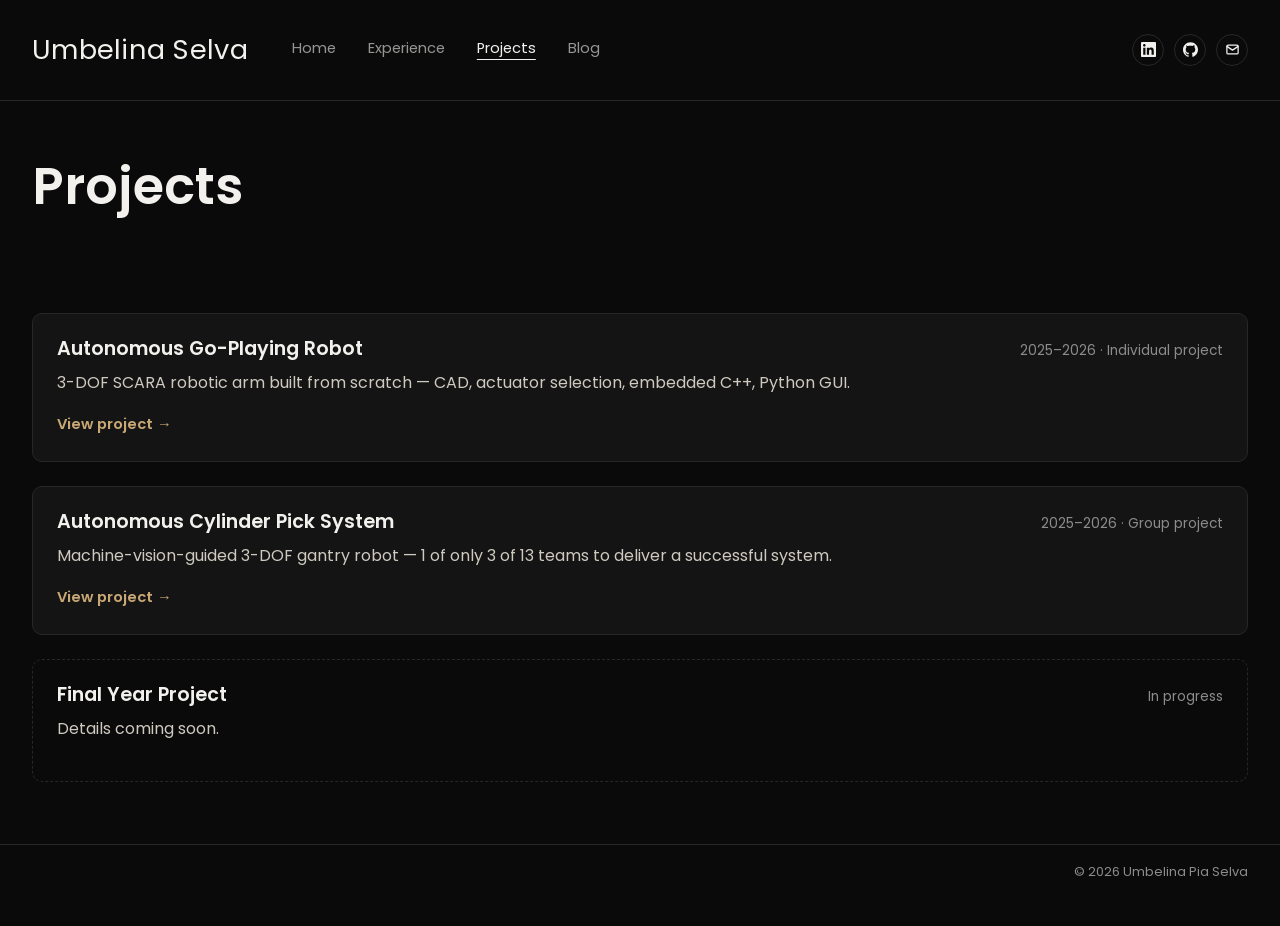
==== commit 61dc8257: "Add placement page, photos, sticky header/footer and home page updates - New Placement Year in Indus" ====
--- a/projects/index.html
+++ b/projects/index.html
@@ -27,8 +27,8 @@
       </nav>
     </div>
     <div class="social-icons">
-      <a class="social-icon" href="https://www.linkedin.com/in/umbelina-selva-4996ab295" target="_blank" rel="noopener" aria-label="LinkedIn">in</a>
-      <a class="social-icon" href="https://github.com/umbelinapia" target="_blank" rel="noopener" aria-label="GitHub">gh</a>
+      <a class="social-icon" href="https://www.linkedin.com/in/umbelina-selva-4996ab295" target="_blank" rel="noopener" aria-label="LinkedIn"><svg width="15" height="15" viewBox="0 0 24 24" fill="currentColor" aria-hidden="true"><path d="M20.447 20.452h-3.554v-5.569c0-1.328-.027-3.037-1.852-3.037-1.853 0-2.136 1.445-2.136 2.939v5.667H9.351V9h3.414v1.561h.046c.477-.9 1.637-1.85 3.37-1.85 3.601 0 4.267 2.37 4.267 5.455v6.286zM5.337 7.433c-1.144 0-2.063-.926-2.063-2.065 0-1.138.92-2.063 2.063-2.063 1.14 0 2.064.925 2.064 2.063 0 1.139-.925 2.065-2.064 2.065zm1.782 13.019H3.555V9h3.564v11.452zM22.225 0H1.771C.792 0 0 .774 0 1.729v20.542C0 23.227.792 24 1.771 24h20.451C23.2 24 24 23.227 24 22.271V1.729C24 .774 23.2 0 22.222 0h.003z"/></svg></a>
+      <a class="social-icon" href="https://github.com/umbelinapia" target="_blank" rel="noopener" aria-label="GitHub"><svg width="15" height="15" viewBox="0 0 24 24" fill="currentColor" aria-hidden="true"><path d="M12 .297c-6.63 0-12 5.373-12 12 0 5.303 3.438 9.8 8.205 11.385.6.113.82-.258.82-.577 0-.285-.01-1.04-.015-2.04-3.338.724-4.042-1.61-4.042-1.61C4.422 18.07 3.633 17.7 3.633 17.7c-1.087-.744.084-.729.084-.729 1.205.084 1.838 1.236 1.838 1.236 1.07 1.835 2.809 1.305 3.495.998.108-.776.417-1.305.76-1.605-2.665-.3-5.466-1.332-5.466-5.93 0-1.31.465-2.38 1.235-3.22-.135-.303-.54-1.523.105-3.176 0 0 1.005-.322 3.3 1.23.96-.267 1.98-.399 3-.405 1.02.006 2.04.138 3 .405 2.28-1.552 3.285-1.23 3.285-1.23.645 1.653.24 2.873.12 3.176.765.84 1.23 1.91 1.23 3.22 0 4.61-2.805 5.625-5.475 5.92.42.36.81 1.096.81 2.22 0 1.606-.015 2.896-.015 3.286 0 .315.21.69.825.57C20.565 22.092 24 17.592 24 12.297c0-6.627-5.373-12-12-12"/></svg></a>
       <a class="social-icon" href="mailto:u.p.selva-22@student.lboro.ac.uk" aria-label="Email"><svg width="15" height="15" viewBox="0 0 24 24" fill="none" stroke="currentColor" stroke-width="2" stroke-linecap="round" stroke-linejoin="round" aria-hidden="true"><rect x="3" y="5" width="18" height="14" rx="2"/><path d="m3 7 9 6 9-6"/></svg></a>
     </div>
     <button class="nav-toggle" id="nav-toggle" aria-label="Toggle menu" aria-expanded="false" aria-controls="site-nav">
@@ -49,9 +49,6 @@
     <div class="container">
 
       <a class="card project-card" href="scara-arm.html" style="display:block; color:inherit;">
-        <div class="card-media">
-          <img src="../assets/img/go-robot/robot_isometric_view.png" alt="3-DOF SCARA robotic arm above a white Go board with stones on either side" loading="lazy">
-        </div>
         <div class="card-body">
           <div class="card-heading">
             <h3>Autonomous Go-Playing Robot</h3>
@@ -63,9 +60,6 @@
       </a>
 
       <a class="card project-card" href="cylinder-pick-system.html" style="display:block; color:inherit;">
-        <div class="card-media">
-          <img src="../assets/img/cylinder-pick/build-07.jpg" alt="Top-down view of the 3-DOF gantry robot above the pick workspace marked with red tape" loading="lazy">
-        </div>
         <div class="card-body">
           <div class="card-heading">
             <h3>Autonomous Cylinder Pick System</h3>
@@ -90,6 +84,11 @@
   </section>
 
 </main>
+<footer class="site-footer">
+  <div class="container">
+    <p class="footer-bottom">&copy; <span id="year"></span> Umbelina Pia Selva</p>
+  </div>
+</footer>
 
 <script src="../js/main.js"></script>
 </body>
--- a/css/styles.css
+++ b/css/styles.css
@@ -22,7 +22,7 @@
 
 html { scroll-behavior: smooth; }
 
-html, body { height: 100%; }
+body { min-height: 100vh; padding-bottom: 64px; }
 
 body {
   margin: 0;
@@ -61,7 +61,12 @@
    Header / nav
    ========================================================== */
 .site-header {
+  position: sticky;
+  top: 0;
+  z-index: 50;
   padding: 28px 0;
+  background: var(--bg);
+  border-bottom: 1px solid var(--border);
 }
 
 .header-inner {
@@ -203,33 +208,12 @@
   margin: 0 0 0 -6px;
 }
 
-.hero-content {
-  padding-top: 8px;
-}
-
-.hero-summary {
-  color: var(--accent);
-  font-size: 1rem;
-  max-width: 640px;
-  line-height: 1.7;
-  text-align: justify;
-  text-justify: inter-word;
-}
-
 .hero-left .btn-stack {
   margin-top: 32px;
 }
 
 .hero-left .btn-stack .btn {
   min-width: 300px;
-}
-
-.about-details {
-  display: grid;
-  grid-template-columns: 1fr 1fr;
-  gap: 28px;
-  margin-top: 32px;
-  max-width: 640px;
 }
 
 /* ==========================================================
@@ -255,6 +239,10 @@
   border-radius: var(--radius);
   overflow: hidden;
 }
+.project-hero-img.fill img {
+  object-fit: cover;
+  object-position: var(--pos, 50% 55%);
+}
 .media-light,
 .gallery img.media-light { background: #eceef3; }
 
@@ -263,7 +251,7 @@
   display: flex;
   flex-direction: column;
   gap: 14px;
-  margin-top: 12px;
+  max-width: 480px;
 }
 .lang-head {
   display: flex;
@@ -352,7 +340,7 @@
 }
 
 .prose {
-  max-width: 680px;
+  max-width: none;
   font-size: 1.02rem;
   color: var(--body-text);
 }
@@ -513,7 +501,6 @@
     grid-template-columns: 1fr;
   }
   .hero { padding: 16px 0 40px; }
-  .about-details { grid-template-columns: 1fr; }
   .card-media { height: 220px; }
   .project-hero-img { height: 260px; }
 }
@@ -523,7 +510,7 @@
 
   .site-nav {
     position: absolute;
-    top: 76px;
+    top: 100%;
     left: 0;
     right: 0;
     background: var(--bg);
@@ -541,3 +528,61 @@
 
   .section { padding: 40px 0; }
 }
+
+/* Home page spacing */
+body.home-page .hero { padding-bottom: 32px; }
+body.home-page .section { padding: 80px 0 24px; }
+
+/* Photo placeholders (replace with real photos later) */
+.placeholder-hero {
+  min-height: 420px;
+  margin-bottom: 32px;
+  border: 1px solid var(--border);
+  border-radius: var(--radius);
+}
+.gallery .media-placeholder {
+  aspect-ratio: 4 / 3;
+  border-bottom: 0;
+}
+
+/* Introduction paragraph */
+.intro {
+  max-width: none;
+  color: var(--accent);
+  line-height: 1.7;
+  text-align: justify;
+  text-justify: inter-word;
+}
+.intro strong { color: var(--heading); font-weight: 600; }
+
+/* Languages + Sports side by side */
+.two-col {
+  display: grid;
+  grid-template-columns: 1fr 1fr;
+  gap: 64px;
+}
+.two-col .lang-list { max-width: none; }
+@media (max-width: 900px) {
+  .two-col { grid-template-columns: 1fr; gap: 0; }
+}
+
+/* Footer: fixed to the bottom of the window, always the same size */
+.site-footer {
+  position: fixed;
+  left: 0;
+  right: 0;
+  bottom: 0;
+  z-index: 40;
+  height: 56px;
+  display: flex;
+  align-items: center;
+  background: var(--bg);
+  border-top: 1px solid var(--border);
+}
+.site-footer .container { width: 100%; }
+.footer-bottom {
+  margin: 0;
+  text-align: right;
+  color: var(--muted);
+  font-size: 0.8rem;
+}
